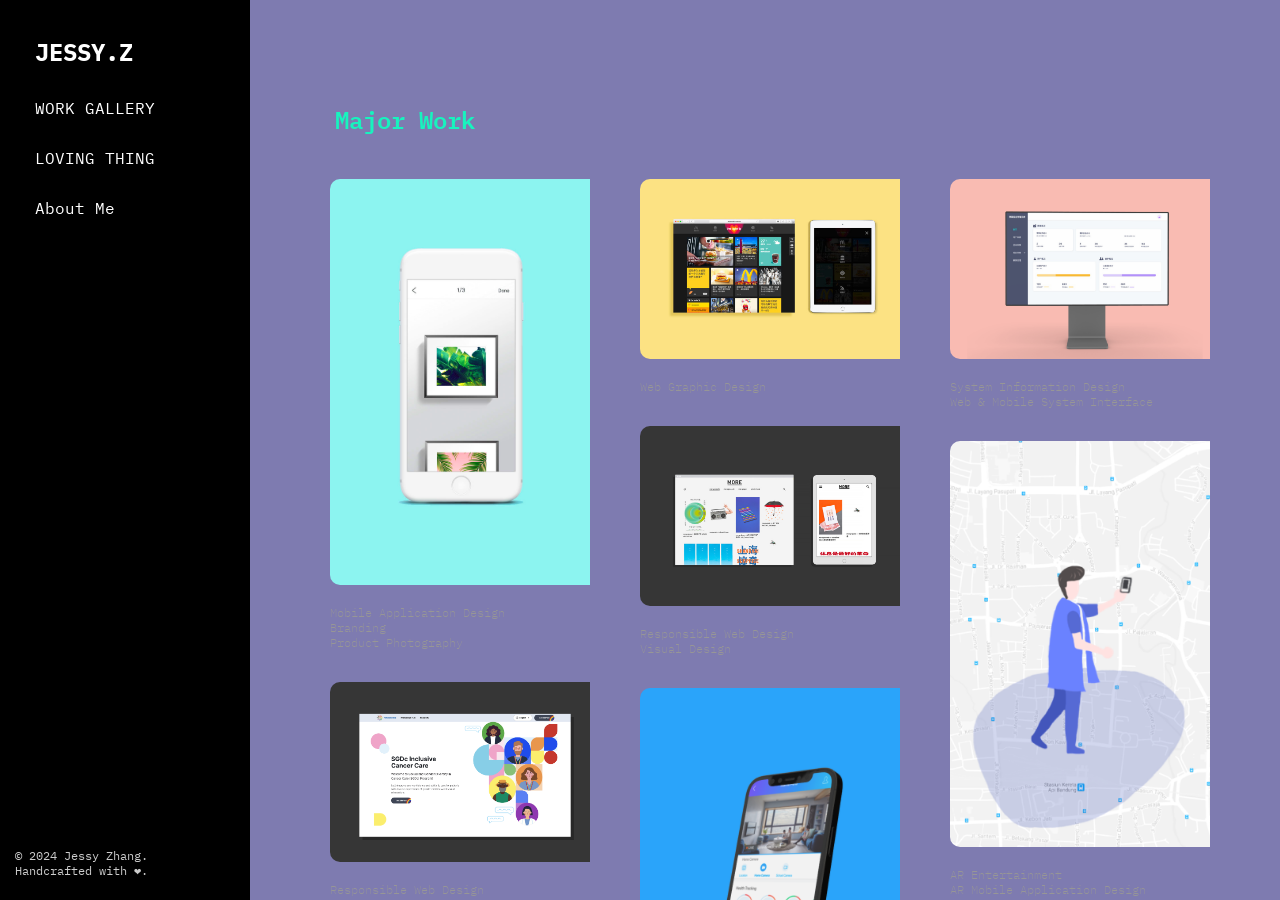
==== index.html @ a7b21d80 "photography work pop-up pages change layout change image display into slides" ====
<!DOCTYPE html>
<html lang="en">
<head>
    <meta charset="UTF-8">
    <meta name="viewport" content="width=device-width, initial-scale=1.0">
    <title>Jessy.Z Portfolio</title>
    <link rel="stylesheet" href="style.css">
    <link href="https://fonts.googleapis.com/css2?family=IBM+Plex+Mono:wght@400;700&display=swap" rel="stylesheet">
    <script src="script.js" defer></script>
</head>
<body>
    <div class="container">
        <div class="sidebar">
            <h1 class="brand-name">JESSY.Z</h1>
            <nav>
                <ul class="menu">
                    <li class="menu-item">
                        <a href="#" aria-haspopup="true">WORK GALLERY</a>
                        <ul class="submenu">
                            <li><a href="#">Major Work</a></li>
                            <li><a href="#">Featured Work</a></li>
                        </ul>
                    </li>
                    <li class="menu-item">
                        <a href="#" aria-haspopup="true">LOVING THING</a>
                        <ul class="submenu">
                            <li><a href="#">Photography</a></li>
                            <li><a href="#">Design</a></li>
                        </ul>
                    </li>
                    <li class="menu-item">
                        <a href="#" aria-haspopup="true">About Me</a>
                        <ul class="submenu">
                            <li><a href="#">Biography</a></li>
                            <li><a href="#">Resume</a></li>
                        </ul>
                    </li>
                </ul>
            </nav>
            <footer class="footer">
                <p>&copy; 2024 Jessy Zhang.<br>Handcrafted with ❤.</p>
            </footer>
        </div>
    <div class="main-content">
            <div class="h1">
                <h1>Major Work</h1>
            </div>
            <main class="waterfall-gallery">
                <div class="waterfall-item" data-project="seagull-studio">
                    <a href="#" class="project-link">
                        <figure>
                            <img src="tbn_major work/tbn_ss.png" alt="seagull studio">
                            <figcaption class="work-title">Seagull Studio</figcaption>
                        </figure>
                        <p class="description">Mobile Application Design<br>Branding<br>Product Photography</p>
                    </a>
                </div>
                <div class="waterfall-item" data-project="uhn-project">
                    <a href="#" class="project-link">
                        <figure>
                            <img src="tbn_major work/tbn_uhn.png" alt="uhn">
                            <figcaption class="work-title">UHN Project</figcaption>
                        </figure>
                        <p class="description">Responsible Web Design<br>Visual Design</p>
                    </a>
                </div>
                <div class="waterfall-item" data-project="wv-project">
                    <a href="#" class="project-link">
                        <figure>
                            <img src="tbn_major work/tbn_wv.png" alt="wv">
                            <figcaption class="work-title">WV Project</figcaption>
                        </figure>
                        <p class="description">AR & Voice Interface Design<br>Accessible Design</p>
                    </a>
                </div>
                <div class="waterfall-item" data-project="mcd-project">
                    <a href="#" class="project-link">
                        <figure>
                            <img src="tbn_major work/tbn_mcd.png" alt="mcd">
                            <figcaption class="work-title">MCD Project</figcaption>
                        </figure>
                        <p class="description">Web Graphic Design</p>
                    </a>
                </div>
                <div class="waterfall-item" data-project="more-studio">
                    <a href="#" class="project-link">
                        <figure>
                            <img src="tbn_major work/tbn_ms.png" alt="more studio">
                            <figcaption class="work-title">More Studio</figcaption>
                        </figure>
                        <p class="description">Responsible Web Design<br>Visual Design</p>
                    </a>
                </div>
                <div class="waterfall-item" data-project="kin-care">
                    <a href="#" class="project-link">
                        <figure>
                            <img src="tbn_major work/tbn_kc.png" alt="kin care">
                            <figcaption class="work-title">Kin Care</figcaption>
                        </figure>
                        <p class="description">Mobile Application Design<br>Accessible Design<br>Health Monitor Design </p>
                    </a>
                </div>
                <div class="waterfall-item" data-project="table-tennis">
                    <a href="#" class="project-link">
                        <figure>
                            <img src="tbn_major work/tbn_tt.png" alt="table tennis">
                            <figcaption class="work-title">Table Tennis</figcaption>
                        </figure>
                        <p class="description">System Information Design<br>Web & Mobile System Interface</p>
                    </a>
                </div>
                <div class="waterfall-item" data-project="lotes">
                    <a href="#" class="project-link">
                        <figure>
                            <img src="tbn_major work/tbn_l.png" alt="lotes">
                            <figcaption class="work-title">Lotes</figcaption>
                        </figure>
                        <p class="description">AR Entertainment<br>AR Mobile Application Design</p>
                    </a>
                </div>
            </main>
        </div>
    </div>

    <div id="popup-overlay" class="hidden">
        <div id="popup-content">
            <button id="close-popup" aria-label="Close popup">&times;</button>
            <div id="popup-text">
                <h2 id="popup-title"></h2>
                <section>
                    <h3>ABSTRACT</h3>
                    <p id="popup-abstract"></p>
                </section>
                <section>
                    <h3>TOOLKIT</h3>
                    <ul id="popup-toolkit"></ul>
                </section>
                <section>
                    <h3>ROLE</h3>
                    <p id="popup-role"></p>
                </section>
                <section>
                    <h3>KEYWORDS</h3>
                    <ul id="popup-keywords"></ul>
                </section>
            </div>
            <div id="popup-images" class="waterfall-gallery"></div>
        </div>
    </div>
</body>
</html>
---- style.css ----
body, html {
    margin: 0;
    padding: 0;
    height: 100%;
}

.container {
    display: flex;
    height: 100%;
}

.sidebar {
    width: 250px;
    height: 100%;
    position: fixed;
    left: 0;
    top: 0;
    overflow-y: auto;
    background: #000000;
    color: #fff;
    padding: 20px 15px;
    box-sizing: border-box;
    font-family: 'IBM Plex Mono', monospace;
}

.brand-name {
    font-size: 24px;
    color: #ffffff;
    margin-bottom: 20px;
    text-align: left;
    margin-left: 20px;
}

.menu {
    list-style: none;
    padding: 0;
    margin: 0;
}

.menu-item {
    margin-bottom: 10px;
}

.menu-item > a {
    color: white;
    text-decoration: none;
    display: block;
    padding: 10px 20px;
    transition: color 0.3s;
    text-align: left;
}

.menu-item > a:hover,
.menu-item > a:focus {
    color: #18F3BE;
}

.submenu {
    display: none;
    list-style-type: none;
    padding: 0;
    margin-left: 10px;
}

.menu-item:hover .submenu {
    display: block;
}

.submenu li a {
    color: #ccc;
    padding: 5px 15px;
    display: block;
    text-decoration: none;
}

.submenu li a:hover {
    background: #555;
}

.footer {
    position: absolute;
    bottom: 10px;
    width: 90%;
    text-align: left;
    font-size: 12px;
    color: #ccc;
}

.content-image, img {
    max-width: 100%;
    height: auto;
    display: block;
    margin: 10px;
    border-radius: 0px;
}

.main-content {
    margin-left: 250px;
    width: calc(100% - 250px);
    padding: 20px;
    box-sizing: border-box;
    background-color: #7e7bb0;
    background-attachment: fixed;
    min-height: 100vh;
    overflow-y: auto;
}

.main-content h1 {
    color: #18F3BE;
    font-family: 'IBM Plex Mono', monospace;
    font-weight: 600;
    font-size: 24px;
    margin-top: 80px;
    margin-left: 5%;
    padding-left: 15px;
}

.waterfall-gallery {
    column-count: 3;
    column-gap: 40px;
    padding: 15px;
    width: 90%;
    margin: 0 auto;
}

.waterfall-item {
    break-inside: avoid;
    margin-bottom: 10px;
    display: flex;
    flex-direction: column;
    cursor: pointer;
}

.waterfall-item figure {
    margin: 0;
    padding: 0;
    position: relative;
    overflow: hidden;
    border-radius: 10px;
}

.waterfall-item img {
    width: 100%;
    height: auto;
    display: block;
    transition: transform 0.3s ease;
    border-radius: 10px;
}

.waterfall-item figure:hover img {
    transform: scale(1.1);
}

.waterfall-item .work-title {
    position: absolute;
    top: 0;
    left: 0;
    width: 100%;
    height: 100%;
    background-color: rgba(0, 0, 0, 0.7);
    color: white;
    display: flex;
    justify-content: center;
    align-items: center;
    opacity: 0;
    transition: opacity 0.3s ease;
    font-family: 'IBM Plex Mono', monospace;
    font-weight: 600;
    font-size: 16px;
}

.waterfall-item figure:hover .work-title {
    opacity: 1;
}

.waterfall-item .description {
    display: block;
    margin-top: 10px;
    margin-left: 10px;
    text-align: left;
    color: rgb(151, 150, 150);
    font-size: 12px;
    font-family: 'IBM Plex Mono', monospace;
    font-weight: 200;
}

@media (max-width: 1024px) {
    .waterfall-gallery {
        column-count: 3;
    }
}

@media (max-width: 768px) {
    .waterfall-gallery {
        column-count: 2;
    }
}

@media (max-width: 480px) {
    .waterfall-gallery {
        column-count: 1;
    }
}

.hidden {
    display: none !important;
}

#popup-overlay {
    position: fixed;
    top: 0;
    left: 0;
    width: 100%;
    height: 100%;
    background-color: rgba(0, 0, 0, 0.7);
    display: flex;
    justify-content: center;
    align-items: flex-start; /* Change this line from 'center' to 'flex-start' */
    z-index: 1000;
}

#popup-content {
    background-color: white;
    padding: 20px;
    border-radius: 5px;
    max-width: 1400px;
    width: 90%;
    max-height: 90vh;
    overflow-y: auto;
    font-family: 'IBM Plex Mono', monospace;
    position: relative;
    margin-top: 5vh; /* Added this line */
}

#popup-title {
    color: #000000;
    font-size: 40px;
    margin-bottom: 20px;
    font-weight: bold;
    margin-left: 40px;
}

.popup-header {
    display: flex;
    flex-direction: row;
    margin-bottom: 20px;
}

.popup-main-image {
    flex: 0 0 50%;
    margin-right: 20px;
}

.popup-main-image img {
    width: 100%;
    height: auto;
    display: block;
}

.popup-info {
    flex: 1;
}

#popup-text {
    margin-bottom: 30px;
}

#popup-text section {
    margin-bottom: 15px;
    font-size: 12px;
}

#popup-text h3 {
    font-size: 16px;
    margin-bottom: 5px;
    font-weight: 600;
}

#popup-toolkit, #popup-keywords {
    padding-left: 20px;
}

#popup-slideshow {
    position: relative;
    max-width: 100%;
    margin: 20px auto;
}

#slideshow-container {
    width: 100%;
    height: 400px; /* Adjust as needed */
    overflow: hidden;
}

.slide {
    width: 100%;
    height: 100%;
    object-fit: contain;
}

#prev-slide, #next-slide {
    position: absolute;
    top: 50%;
    transform: translateY(-50%);
    background-color: rgba(0, 0, 0, 0.5);
    color: white;
    border: none;
    padding: 10px;
    cursor: pointer;
}

#prev-slide {
    left: 10px;
}

#next-slide {
    right: 10px;
}

@media (max-width: 600px) {
    #popup-content {
        padding: 15px;
    }
    
    #popup-title {
        font-size: 24px;
        margin-bottom: 10px;
    }
    
    #popup-text h3 {
        font-size: 16px;
    }
}

.project-link {
    display: block;
    text-decoration: none;
    color: inherit;
}

.popup-header {
    display: flex;
    margin-bottom: 20px;
}

.popup-main-image {
    flex: 0 0 50%;
    margin-right: 20px;
}

.popup-main-image img {
    width: 100%;
    height: auto;
}

.popup-info {
    flex: 1;
}
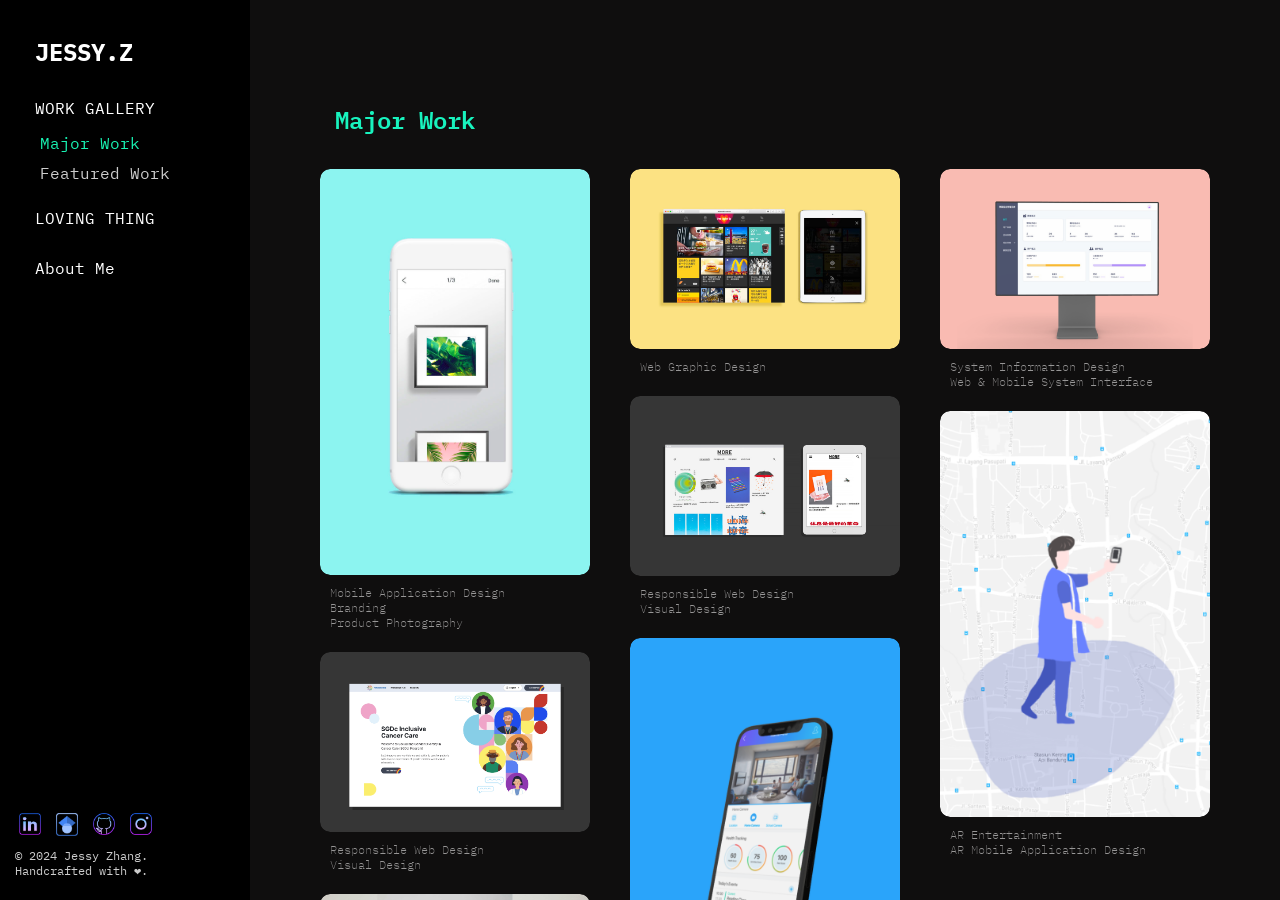
==== commit 68085945: "fix sidebars" ====
--- a/index.html
+++ b/index.html
@@ -14,31 +14,54 @@
             <h1 class="brand-name">JESSY.Z</h1>
             <nav>
                 <ul class="menu">
-                    <li class="menu-item">
+                    <li class="menu-item active">
                         <a href="#" aria-haspopup="true">WORK GALLERY</a>
                         <ul class="submenu">
-                            <li><a href="#">Major Work</a></li>
-                            <li><a href="#">Featured Work</a></li>
+                            <li><a class="active"  href="/">Major Work</a></li>
+                            <li><a href="/featured">Featured Work</a></li>
                         </ul>
                     </li>
                     <li class="menu-item">
                         <a href="#" aria-haspopup="true">LOVING THING</a>
                         <ul class="submenu">
-                            <li><a href="#">Photography</a></li>
-                            <li><a href="#">Design</a></li>
+                            <li><a href="/photo.html">Photography</a></li>
+                            <li><a href="/maker">Maker Project</a></li>
                         </ul>
                     </li>
                     <li class="menu-item">
                         <a href="#" aria-haspopup="true">About Me</a>
                         <ul class="submenu">
-                            <li><a href="#">Biography</a></li>
-                            <li><a href="#">Resume</a></li>
+                            <li><a href="/bio">Biography</a></li>
+                            <li><a href="">Resume</a></li>
                         </ul>
                     </li>
                 </ul>
             </nav>
+
             <footer class="footer">
-                <p>&copy; 2024 Jessy Zhang.<br>Handcrafted with ❤.</p>
+                <ul class="social-icons">
+                    <li>
+                            <a href="https://www.linkedin.com/in/jessy-zhang-3948897b/" target="_blank" rel="noopener noreferrer">
+                                <img src="socialmedia1.png" alt="LinkedIn" class="social-icon">
+                            </a>
+                        </li>
+                        <li>
+                            <a href="https://scholar.google.com/citations?user=J-7ZqgkAAAAJ&hl=en" target="_blank" rel="noopener noreferrer">
+                                <img src="socialmedia2.png" alt="Google Scholar" class="social-icon">
+                            </a>
+                        </li>
+                        <li>
+                            <a href="https://www.instagram.com/jessyzhang_art/" target="_blank" rel="noopener noreferrer">
+                                <img src="socialmedia3.png" alt="GitHub" class="social-icon">
+                            </a>
+                        </li>
+                        <li>
+                            <a href="" target="_blank" rel="noopener noreferrer">
+                                <img src="socialmedia4.png" alt="Instagram" class="social-icon">
+                            </a>
+                        </li>
+                    </ul>
+                    <p>&copy; 2024 Jessy Zhang.<br>Handcrafted with ❤.</p>
             </footer>
         </div>
     <div class="main-content">
--- a/style.css
+++ b/style.css
@@ -15,7 +15,6 @@
     position: fixed;
     left: 0;
     top: 0;
-    overflow-y: auto;
     background: #000000;
     color: #fff;
     padding: 20px 15px;
@@ -39,7 +38,7 @@
 
 .menu-item {
     margin-bottom: 10px;
-}
+} 
 
 .menu-item > a {
     color: white;
@@ -62,7 +61,11 @@
     margin-left: 10px;
 }
 
-.menu-item:hover .submenu {
+.submenu .active{
+    color: #18f3b3; 
+}
+
+.menu-item.active .submenu, .menu-item:hover .submenu {
     display: block;
 }
 
@@ -90,8 +93,14 @@
     max-width: 100%;
     height: auto;
     display: block;
-    margin: 10px;
+    /*margin: 10px;*/
     border-radius: 0px;
+}
+
+.landingpage-img {
+    width: 70%;
+    margin-left: 30px;
+    height: auto;
 }
 
 .main-content {
@@ -99,7 +108,7 @@
     width: calc(100% - 250px);
     padding: 20px;
     box-sizing: border-box;
-    background-color: #7e7bb0;
+    background-color: #0F0E0E;
     background-attachment: fixed;
     min-height: 100vh;
     overflow-y: auto;
@@ -136,6 +145,7 @@
     padding: 0;
     position: relative;
     overflow: hidden;
+    align-items: center;
     border-radius: 10px;
 }
 
@@ -232,23 +242,39 @@
     margin-top: 5vh; /* Added this line */
 }
 
+
 #popup-title {
     color: #000000;
     font-size: 40px;
     margin-bottom: 20px;
     font-weight: bold;
-    margin-left: 40px;
+    margin:20px;
+    margin-left:0;
 }
 
 .popup-header {
     display: flex;
     flex-direction: row;
     margin-bottom: 20px;
-}
+    padding-left: 40px;;
+    padding-right: 40px;;
+}
+
+.popup-header.photography{
+    display: flex;
+    flex-direction: column;
+    margin-bottom: 20px;
+}
+
+.popup-header.photography img{
+    border-radius: 4px;
+}
+
 
 .popup-main-image {
     flex: 0 0 50%;
     margin-right: 20px;
+    margin: 20px;
 }
 
 .popup-main-image img {
@@ -280,41 +306,20 @@
     padding-left: 20px;
 }
 
-#popup-slideshow {
-    position: relative;
-    max-width: 100%;
-    margin: 20px auto;
-}
-
-#slideshow-container {
-    width: 100%;
-    height: 400px; /* Adjust as needed */
-    overflow: hidden;
-}
-
-.slide {
-    width: 100%;
-    height: 100%;
-    object-fit: contain;
-}
-
-#prev-slide, #next-slide {
-    position: absolute;
-    top: 50%;
-    transform: translateY(-50%);
-    background-color: rgba(0, 0, 0, 0.5);
-    color: white;
-    border: none;
-    padding: 10px;
-    cursor: pointer;
-}
-
-#prev-slide {
-    left: 10px;
-}
-
-#next-slide {
-    right: 10px;
+#popup-images {
+    display: flex;
+    flex-direction: column;
+    clear: both;
+}
+
+#popup-images .popup-image-container {
+    width: 100%;
+    margin-bottom: 20px;
+}
+
+#popup-images .popup-image-container img {
+    width: 100%;
+    height: auto;
 }
 
 @media (max-width: 600px) {
@@ -355,4 +360,120 @@
 
 .popup-info {
     flex: 1;
-}+}
+
+.bio-text {
+    font-family: 'IBM Plex Mono', monospace;
+    line-height: 1.8;
+    color: #ffffff;
+    max-width: 900px;
+    padding-left: 15px;
+    padding-right: 15px;
+    text-align: justify;
+    font-size: 12px;
+    margin-left: 50px;
+}
+
+.social-icons {
+    list-style: none;
+    padding: 0;
+    margin: 0;
+    display: flex;
+    gap: 15px; /* Adjust the space between icons as needed */
+margin-left: 4px;
+margin-bottom: 10px;
+}
+
+.social-icons li {
+    display: inline-block;
+}
+
+.social-icon {
+    width: 22px;
+   
+}
+
+body, h1, h2, h3, p, ul, li {
+    font-family: 'IBM Plex Mono', monospace;
+    /* color: #ffffff; */
+    align-items: left;
+    
+}
+
+.publications h3 {
+    font-weight: 500; /* Make publication titles bold */
+    font-size: 12px;
+    margin-left: 30px;
+}
+
+.publications p {
+    font-size: 12px;
+    font-weight: 400; /* Keep publication details in regular weight */
+    color: #555;
+    margin-left: 30px;
+}
+
+.about-me-text {
+    font-size: 12px; /* Adjust this value as needed */
+}
+
+.left-align {
+    text-align: left;
+}
+
+.bio-section {
+    margin-left: 5%;
+    margin-right: 5%;
+}
+
+.bio-title {
+    color: #ffffff;
+    font-family: 'IBM Plex Mono', monospace;
+    font-weight: 800;
+    font-size: 24px;
+    margin-top: 80px;
+    padding-left: 15px;
+    margin-left: 50px;
+    font-size: 15px;
+}
+
+.greeting-bio {
+    display: flex;
+    align-items: flex-start;
+    margin-left: 50px;
+}
+
+.greeting-image {
+    flex: 0 0 auto;
+    margin-right: 20px;
+    width: 80%;
+    margin-top: 50px;
+    margin-left: 50px;
+   
+}
+
+.bio-section {
+    flex: 1 1 auto;
+}
+
+.publications ul,
+.publications ol {
+    list-style-type: none !important;
+    padding-left: 0 !important;
+    margin-left: 30px;
+}
+
+.publications li {
+    list-style-type: none !important;
+    margin-bottom: 24px;
+}
+
+.publications li::before {
+    content: none !important;
+}
+
+/* If you want to keep the h3 styling */
+.publications h3 {
+    margin-bottom: 5px; /* Adjust as needed */
+}
+
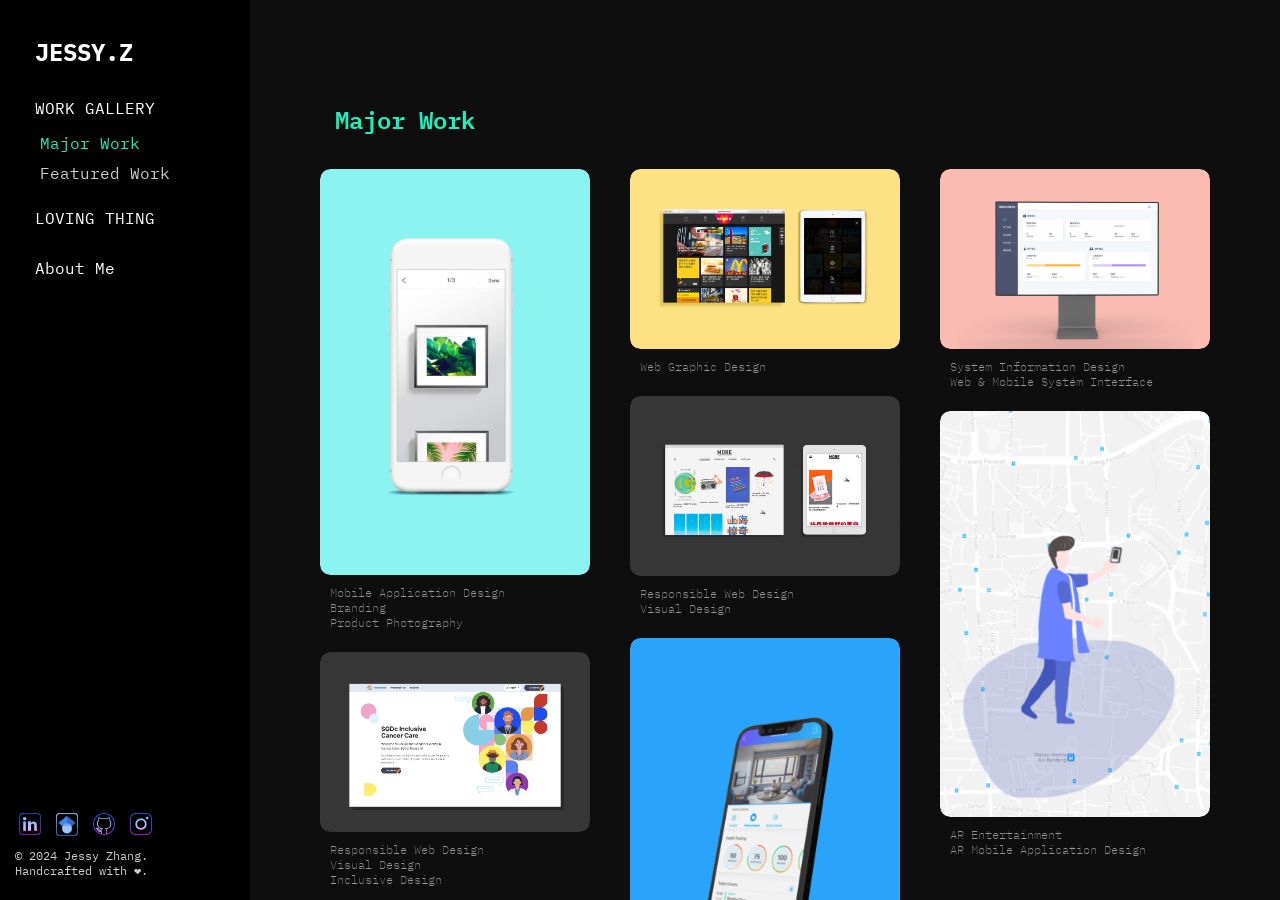
==== commit e44075ca: "UI improvement" ====
--- a/index.html
+++ b/index.html
@@ -82,9 +82,9 @@
                     <a href="#" class="project-link">
                         <figure>
                             <img src="tbn_major work/tbn_uhn.png" alt="uhn">
-                            <figcaption class="work-title">UHN Project</figcaption>
+                            <figcaption class="work-title">SGDc Inclusive Cancer Care</figcaption>
                         </figure>
-                        <p class="description">Responsible Web Design<br>Visual Design</p>
+                        <p class="description">Responsible Web Design<br>Visual Design<br>Inclusive Design</p>
                     </a>
                 </div>
                 <div class="waterfall-item" data-project="wv-project">
@@ -156,7 +156,7 @@
                 </section>
                 <section>
                     <h3>TOOLKIT</h3>
-                    <ul id="popup-toolkit"></ul>
+                    <ul id="popup-toolkit" style="list-style-type: none; padding-left: 0;"></ul>
                 </section>
                 <section>
                     <h3>ROLE</h3>
@@ -164,7 +164,7 @@
                 </section>
                 <section>
                     <h3>KEYWORDS</h3>
-                    <ul id="popup-keywords"></ul>
+                    <ul id="popup-keywords" style="list-style-type: none; padding-left: 0;"></ul>
                 </section>
             </div>
             <div id="popup-images" class="waterfall-gallery"></div>
--- a/style.css
+++ b/style.css
@@ -242,12 +242,19 @@
     margin-top: 5vh; /* Added this line */
 }
 
+#popup-abstract {
+    font-size: 12px;
+}
+
+#popup-text {
+    margin-bottom: 10px;
+}
 
 #popup-title {
     color: #000000;
-    font-size: 40px;
+    font-size: 20px;
     margin-bottom: 20px;
-    font-weight: bold;
+    font-weight: 600;
     margin:20px;
     margin-left:0;
 }
@@ -270,7 +277,6 @@
     border-radius: 4px;
 }
 
-
 .popup-main-image {
     flex: 0 0 50%;
     margin-right: 20px;
@@ -292,12 +298,12 @@
 }
 
 #popup-text section {
-    margin-bottom: 15px;
+    margin-bottom: 10px;
     font-size: 12px;
 }
 
 #popup-text h3 {
-    font-size: 16px;
+    font-size: 12px;
     margin-bottom: 5px;
     font-weight: 600;
 }
@@ -309,17 +315,19 @@
 #popup-images {
     display: flex;
     flex-direction: column;
-    clear: both;
+    align-items: center;
 }
 
 #popup-images .popup-image-container {
     width: 100%;
-    margin-bottom: 20px;
+    margin-bottom: 10px;
 }
 
 #popup-images .popup-image-container img {
     width: 100%;
     height: auto;
+    display: block;
+    margin: 0 auto;
 }
 
 @media (max-width: 600px) {
@@ -477,3 +485,66 @@
     margin-bottom: 5px; /* Adjust as needed */
 }
 
+#popup-toolkit {
+    list-style: none;
+    padding: 0;
+    margin: 0;
+    display: inline;
+    font-size: 12px;
+}
+
+#popup-toolkit li {
+    display: inline;
+}
+
+#popup-toolkit li:not(:last-child)::after {
+    content: ", ";
+}
+
+#popup-keywords {
+    list-style: none;
+    padding: 0;
+    margin: 0;
+    display: inline;
+    font-size: 12px;
+    margin-top: -2px;
+}
+
+#popup-keywords li {
+    display: inline;
+}
+
+#popup-keywords li:not(:last-child)::after {
+    content: ", ";
+}
+
+#popup-content h3 {
+    font-size: 14px;
+    margin-bottom: -2px; /* Adjust this value as needed */
+}
+
+#popup-role {
+    font-size: 12px;
+    margin-top: -2px;
+}
+
+#popup-intro {
+    font-size: 14px; /* Adjust this value as needed */
+    margin-top: 4px;
+}
+
+/* Change font size for intro text in photography popups */
+.popup-header.photography #popup-intro {
+    font-size: 14px; /* Adjust this value as needed */
+    margin-top: -10px; /* Reduces space above the intro */
+    margin-bottom: 15px;
+    width: 90%;
+}
+
+/* Change font size for keywords in photography popups */
+.popup-header.photography #popup-keywords,
+.popup-header.photography #popup-keywords li {
+    font-size: 14px; /* Adjust this value as needed */
+    margin-top: 4px; /* Reduces space above the intro */
+   
+}
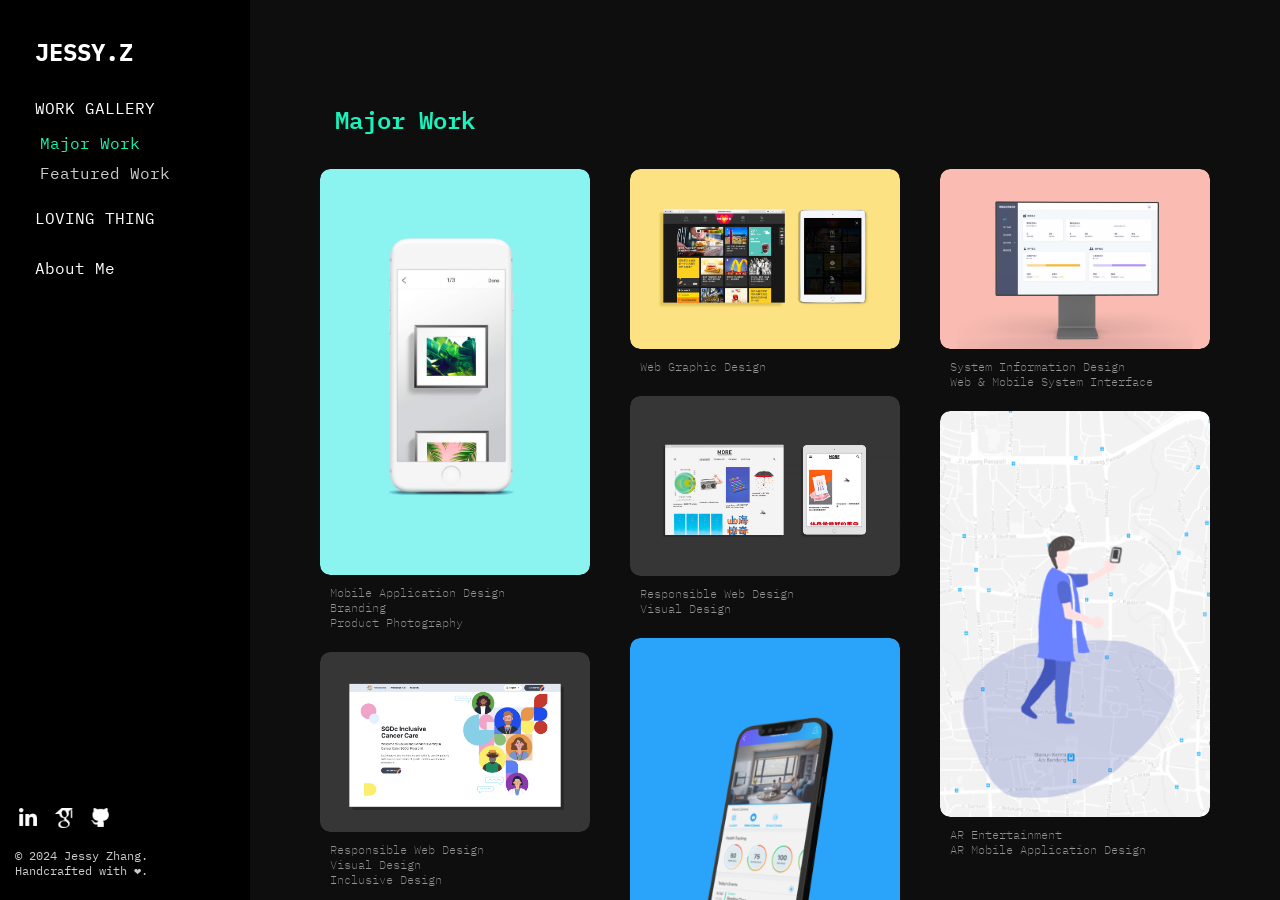
==== commit 3ebc41ce: "update bio.html UI image and text layout changed" ====
--- a/index.html
+++ b/index.html
@@ -18,51 +18,45 @@
                         <a href="#" aria-haspopup="true">WORK GALLERY</a>
                         <ul class="submenu">
                             <li><a class="active"  href="/">Major Work</a></li>
-                            <li><a href="/featured">Featured Work</a></li>
+                            <li><a href="/featured.html">Featured Work</a></li>
                         </ul>
                     </li>
                     <li class="menu-item">
                         <a href="#" aria-haspopup="true">LOVING THING</a>
                         <ul class="submenu">
+                            <li><a href="/maker.html">Maker Project</a></li>
                             <li><a href="/photo.html">Photography</a></li>
-                            <li><a href="/maker">Maker Project</a></li>
                         </ul>
                     </li>
                     <li class="menu-item">
                         <a href="#" aria-haspopup="true">About Me</a>
                         <ul class="submenu">
-                            <li><a href="/bio">Biography</a></li>
+                            <li><a href="/bio.html">Biography</a></li>
                             <li><a href="">Resume</a></li>
                         </ul>
                     </li>
                 </ul>
-            </nav>
 
-            <footer class="footer">
-                <ul class="social-icons">
-                    <li>
+                <footer class="footer">
+                    <ul class="social-icons">
+                        <li>
                             <a href="https://www.linkedin.com/in/jessy-zhang-3948897b/" target="_blank" rel="noopener noreferrer">
-                                <img src="socialmedia1.png" alt="LinkedIn" class="social-icon">
-                            </a>
-                        </li>
-                        <li>
-                            <a href="https://scholar.google.com/citations?user=J-7ZqgkAAAAJ&hl=en" target="_blank" rel="noopener noreferrer">
-                                <img src="socialmedia2.png" alt="Google Scholar" class="social-icon">
-                            </a>
-                        </li>
-                        <li>
-                            <a href="https://www.instagram.com/jessyzhang_art/" target="_blank" rel="noopener noreferrer">
-                                <img src="socialmedia3.png" alt="GitHub" class="social-icon">
-                            </a>
-                        </li>
-                        <li>
-                            <a href="" target="_blank" rel="noopener noreferrer">
-                                <img src="socialmedia4.png" alt="Instagram" class="social-icon">
-                            </a>
-                        </li>
-                    </ul>
-                    <p>&copy; 2024 Jessy Zhang.<br>Handcrafted with ❤.</p>
-            </footer>
+                                    <img src="linkedin.png" alt="LinkedIn" class="social-icon">
+                                </a>
+                            </li>
+                            <li>
+                                <a href="https://scholar.google.com/citations?user=J-7ZqgkAAAAJ&hl=en" target="_blank" rel="noopener noreferrer">
+                                    <img src="googlescholar.png" alt="Google Scholar" class="social-icon">
+                                </a>
+                            </li>
+                            <li>
+                                <a href="https://www.instagram.com/jessyzhang_art/" target="_blank" rel="noopener noreferrer">
+                                    <img src="github.png" alt="GitHub" class="social-icon">
+                                </a>
+                            </li>
+                        </ul>
+                        <p>&copy; 2024 Jessy Zhang.<br>Handcrafted with ❤.</p>
+                </footer>
         </div>
     <div class="main-content">
             <div class="h1">
--- a/style.css
+++ b/style.css
@@ -112,6 +112,7 @@
     background-attachment: fixed;
     min-height: 100vh;
     overflow-y: auto;
+    position: relative;
 }
 
 .main-content h1 {
@@ -385,11 +386,11 @@
 .social-icons {
     list-style: none;
     padding: 0;
-    margin: 0;
-    display: flex;
-    gap: 15px; /* Adjust the space between icons as needed */
-margin-left: 4px;
-margin-bottom: 10px;
+    margin-top: 10px;
+    display: flex;
+    gap: 18px; /* Adjust the space between icons as needed */
+    margin-left: 4px;
+    margin-bottom: 20px;
 }
 
 .social-icons li {
@@ -397,7 +398,7 @@
 }
 
 .social-icon {
-    width: 22px;
+    width: 18px;
    
 }
 
@@ -448,41 +449,309 @@
 .greeting-bio {
     display: flex;
     align-items: flex-start;
-    margin-left: 50px;
+    gap: 10px; /* Reduced from 20px to 10px */
 }
 
 .greeting-image {
     flex: 0 0 auto;
+    width: 40%; /* Adjust this value as needed */
+}
+
+.greeting-image img {
+    width: 100%;
+    height: auto;
+    object-fit: cover;
+}
+
+.bio-section {
+    flex: 1;
+    padding-left: 10px; /* Added padding to fine-tune spacing */
+}
+
+.bio-title {
+    margin-top: 0;
+    margin-bottom: 10px; /* Reduced margin to bring content closer */
+}
+
+.bio-text {
+    margin-top: 0;
+    margin-bottom: 15px;
+}
+
+.publications {
+    margin-top: 15px;
+}
+
+.hidden {
+    display: none !important;
+}
+
+#popup-overlay {
+    position: fixed;
+    top: 0;
+    left: 0;
+    width: 100%;
+    height: 100%;
+    background-color: rgba(0, 0, 0, 0.7);
+    display: flex;
+    justify-content: center;
+    align-items: flex-start; /* Change this line from 'center' to 'flex-start' */
+    z-index: 1000;
+}
+
+#popup-content {
+    background-color: white;
+    padding: 20px;
+    border-radius: 5px;
+    max-width: 1400px;
+    width: 90%;
+    max-height: 90vh;
+    overflow-y: auto;
+    font-family: 'IBM Plex Mono', monospace;
+    position: relative;
+    margin-top: 5vh; /* Added this line */
+}
+
+#popup-abstract {
+    font-size: 12px;
+}
+
+#popup-text {
+    margin-bottom: 10px;
+}
+
+#popup-title {
+    color: #000000;
+    font-size: 20px;
+    margin-bottom: 20px;
+    font-weight: 600;
+    margin:20px;
+    margin-left:0;
+}
+
+.popup-header {
+    display: flex;
+    flex-direction: row;
+    margin-bottom: 20px;
+    padding-left: 40px;;
+    padding-right: 40px;;
+}
+
+.popup-header.photography{
+    display: flex;
+    flex-direction: column;
+    margin-bottom: 20px;
+}
+
+.popup-header.photography img{
+    border-radius: 4px;
+}
+
+.popup-main-image {
+    flex: 0 0 50%;
     margin-right: 20px;
-    width: 80%;
-    margin-top: 50px;
+    margin: 20px;
+}
+
+.popup-main-image img {
+    width: 100%;
+    height: auto;
+    display: block;
+}
+
+.popup-info {
+    flex: 1;
+}
+
+#popup-text {
+    margin-bottom: 30px;
+}
+
+#popup-text section {
+    margin-bottom: 10px;
+    font-size: 12px;
+}
+
+#popup-text h3 {
+    font-size: 12px;
+    margin-bottom: 5px;
+    font-weight: 600;
+}
+
+#popup-toolkit, #popup-keywords {
+    padding-left: 20px;
+}
+
+#popup-images {
+    display: flex;
+    flex-direction: column;
+    align-items: center;
+}
+
+#popup-images .popup-image-container {
+    width: 100%;
+    margin-bottom: 10px;
+}
+
+#popup-images .popup-image-container img {
+    width: 100%;
+    height: auto;
+    display: block;
+    margin: 0 auto;
+}
+
+@media (max-width: 600px) {
+    #popup-content {
+        padding: 15px;
+    }
+    
+    #popup-title {
+        font-size: 24px;
+        margin-bottom: 10px;
+    }
+    
+    #popup-text h3 {
+        font-size: 16px;
+    }
+}
+
+.project-link {
+    display: block;
+    text-decoration: none;
+    color: inherit;
+}
+
+.popup-header {
+    display: flex;
+    margin-bottom: 20px;
+}
+
+.popup-main-image {
+    flex: 0 0 50%;
+    margin-right: 20px;
+}
+
+.popup-main-image img {
+    width: 100%;
+    height: auto;
+}
+
+.popup-info {
+    flex: 1;
+}
+
+.bio-text {
+    font-family: 'IBM Plex Mono', monospace;
+    line-height: 1.8;
+    color: #ffffff;
+    max-width: 900px;
+    padding-left: 15px;
+    padding-right: 15px;
+    text-align: justify;
+    font-size: 12px;
     margin-left: 50px;
+}
+
+.social-icons {
+    list-style: none;
+    padding: 0;
+    margin-top: 10px;
+    display: flex;
+    gap: 18px; /* Adjust the space between icons as needed */
+    margin-left: 4px;
+    margin-bottom: 20px;
+}
+
+.social-icons li {
+    display: inline-block;
+}
+
+.social-icon {
+    width: 18px;
    
 }
 
+body, h1, h2, h3, p, ul, li {
+    font-family: 'IBM Plex Mono', monospace;
+    /* color: #ffffff; */
+    align-items: left;
+    
+}
+
+.publications h3 {
+    font-weight: 500; /* Make publication titles bold */
+    font-size: 12px;
+    margin-left: 30px;
+}
+
+.publications p {
+    font-size: 12px;
+    font-weight: 400; /* Keep publication details in regular weight */
+    color: #555;
+    margin-left: 30px;
+}
+
+.about-me-text {
+    font-size: 12px; /* Adjust this value as needed */
+}
+
+.left-align {
+    text-align: left;
+}
+
 .bio-section {
-    flex: 1 1 auto;
-}
-
-.publications ul,
-.publications ol {
-    list-style-type: none !important;
-    padding-left: 0 !important;
-    margin-left: 30px;
-}
-
-.publications li {
-    list-style-type: none !important;
-    margin-bottom: 24px;
-}
-
-.publications li::before {
-    content: none !important;
-}
-
-/* If you want to keep the h3 styling */
-.publications h3 {
-    margin-bottom: 5px; /* Adjust as needed */
+    margin-top: 40px;
+    margin-left:-300px;
+    margin-right: 5%;
+}
+
+.bio-title {
+    color: #ffffff;
+    font-family: 'IBM Plex Mono', monospace;
+    font-weight: 800;
+    font-size: 24px;
+    margin-top: 80px;
+    padding-left: 15px;
+    margin-left: 50px;
+    font-size: 15px;
+}
+
+.greeting-bio {
+    display: flex;
+    align-items: flex-start;
+    gap: 10px; /* Reduced from 20px to 10px */
+}
+
+.greeting-image {
+    flex: 0 0 auto;
+    width: 40%; /* Adjust this value as needed */
+}
+
+.greeting-image img {
+    margin-top: 40px;
+    margin-left: 40px;
+    width: 100%;
+    height: auto;
+    object-fit: cover;
+}
+
+.bio-section {
+    flex: 1;
+    padding-left: 10px; /* Added padding to fine-tune spacing */
+}
+
+.bio-title {
+    margin-top: 0;
+    margin-bottom: 10px; /* Reduced margin to bring content closer */
+}
+
+.bio-text {
+    margin-top: 0;
+    margin-bottom: 15px;
+}
+
+.publications {
+    margin-top: 15px;
 }
 
 #popup-toolkit {
@@ -526,6 +795,14 @@
 #popup-role {
     font-size: 12px;
     margin-top: -2px;
+}
+
+.landing-image {
+    width: 100%; /* Makes the image responsive */
+    max-width: 800px; /* Set a maximum width */
+    height: auto; /* Maintains aspect ratio */
+    margin-left: 100px;
+    margin-top: 50px;
 }
 
 #popup-intro {
@@ -547,4 +824,60 @@
     font-size: 14px; /* Adjust this value as needed */
     margin-top: 4px; /* Reduces space above the intro */
    
+}
+
+.publication-title {
+    color: #ffffff; /* You can change this color as needed */
+    font-size: 14px;
+}
+
+.publications .publication-details {
+    color: #bcbbbb; /* Light gray color */
+    font-size: 12px;
+}
+
+.greeting-image img {
+    width: 300px;
+    height: auto;
+}
+
+.greeting-bio {
+    display: flex;
+    flex-wrap: wrap;
+    align-items: flex-start;
+    gap: 20px;
+}
+
+.greeting-image {
+    flex: 0 0 auto;
+    width: 300px; /* Set a fixed width for the image */
+    max-width: 100%; /* Ensure it doesn't exceed the container width */
+}
+
+.greeting-image img {
+    width: 100%;
+    height: auto;
+    object-fit: cover;
+}
+
+.bio-section {
+    flex: 1;
+    min-width: 300px; /* Minimum width of the bio section */
+    margin-left: 10px;
+}
+
+@media (max-width: 768px) {
+    .greeting-bio {
+        flex-direction: column;
+    }
+
+    .greeting-image {
+        width: 100%;
+        max-width: 300px; /* Limit the image width on smaller screens */
+        margin: 0 auto; /* Center the image */
+    }
+
+    .bio-section {
+        width: 100%;
+    }
 }
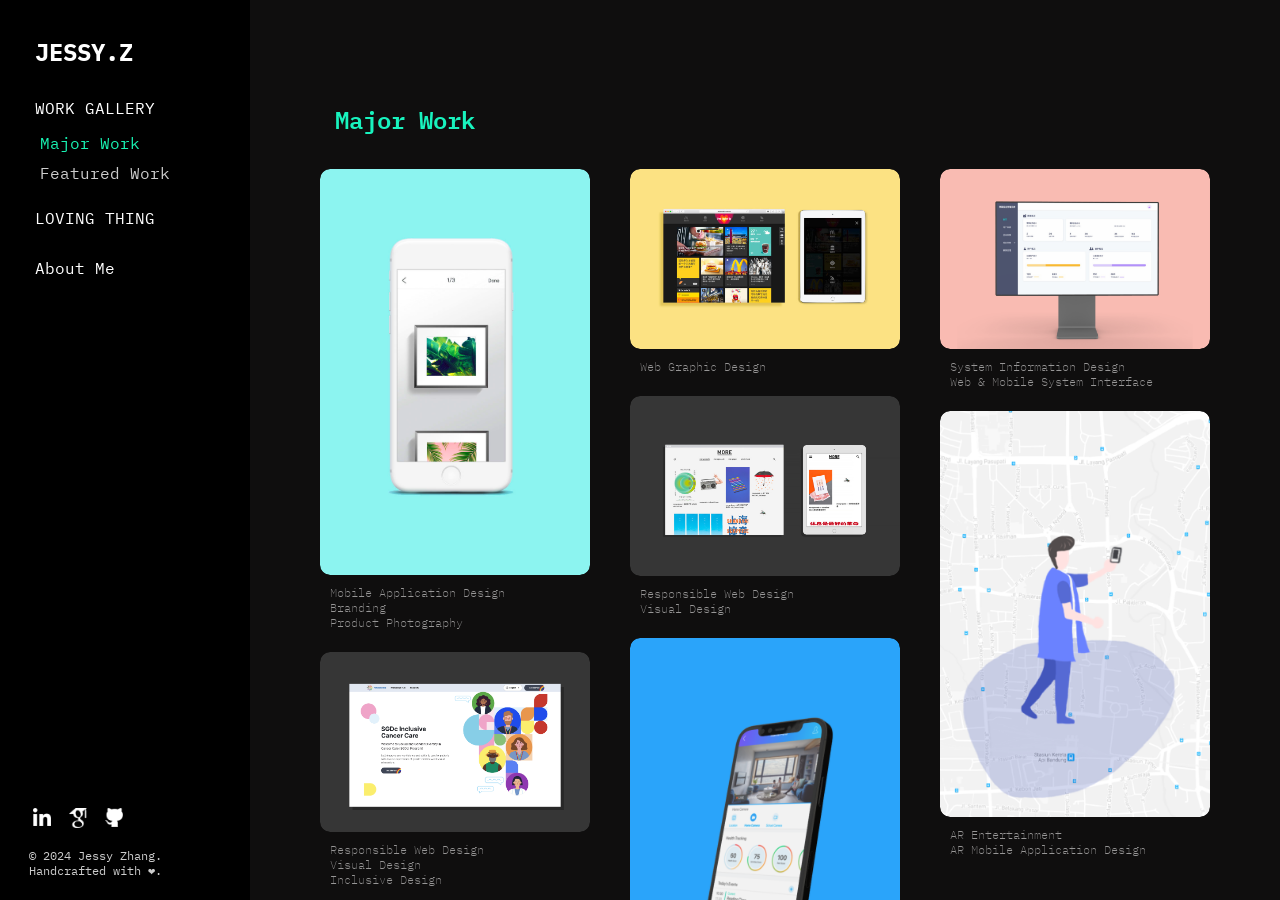
==== commit aeee457c: "update popup UI details" ====
--- a/index.html
+++ b/index.html
@@ -50,7 +50,7 @@
                                 </a>
                             </li>
                             <li>
-                                <a href="https://www.instagram.com/jessyzhang_art/" target="_blank" rel="noopener noreferrer">
+                                <a href="https://github.com/xinzhang-jessy" target="_blank" rel="noopener noreferrer">
                                     <img src="github.png" alt="GitHub" class="social-icon">
                                 </a>
                             </li>
@@ -162,6 +162,11 @@
                 </section>
             </div>
             <div id="popup-images" class="waterfall-gallery"></div>
+            <button id="close-popup-top">
+                <span class="inner">
+                    <span class="label">Close</span>
+                </span>
+            </button>
         </div>
     </div>
 </body>
--- a/style.css
+++ b/style.css
@@ -87,6 +87,7 @@
     text-align: left;
     font-size: 12px;
     color: #ccc;
+    margin-left: 14px;
 }
 
 .content-image, img {
@@ -230,6 +231,15 @@
     z-index: 1000;
 }
 
+#popup-overlay.hidden {
+    display: none;
+}
+
+#popup-overlay {
+    display: block;
+    /* other styles */
+}
+
 #popup-content {
     background-color: white;
     padding: 20px;
@@ -280,18 +290,21 @@
 
 .popup-main-image {
     flex: 0 0 50%;
-    margin-right: 20px;
-    margin: 20px;
+    margin: 20px 20px 20px 0; /* Adjusted margin */    
+    overflow: hidden;
+    position: relative; /* Add this line */
+    left: -60px; /* Add this line to move the container left */
 }
 
 .popup-main-image img {
-    width: 100%;
+    width: 140%;
     height: auto;
     display: block;
 }
 
 .popup-info {
     flex: 1;
+    padding-left: 0;
 }
 
 #popup-text {
@@ -300,12 +313,13 @@
 
 #popup-text section {
     margin-bottom: 10px;
-    font-size: 12px;
+    font-size: 14px;
+    font-weight: 400;
 }
 
 #popup-text h3 {
-    font-size: 12px;
-    margin-bottom: 5px;
+    font-size: 14px;
+    margin-bottom: 10px;
     font-weight: 600;
 }
 
@@ -352,24 +366,7 @@
     color: inherit;
 }
 
-.popup-header {
-    display: flex;
-    margin-bottom: 20px;
-}
-
-.popup-main-image {
-    flex: 0 0 50%;
-    margin-right: 20px;
-}
-
-.popup-main-image img {
-    width: 100%;
-    height: auto;
-}
-
-.popup-info {
-    flex: 1;
-}
+
 
 .bio-text {
     font-family: 'IBM Plex Mono', monospace;
@@ -389,7 +386,7 @@
     margin-top: 10px;
     display: flex;
     gap: 18px; /* Adjust the space between icons as needed */
-    margin-left: 4px;
+    margin-left: 20px;
     margin-bottom: 20px;
 }
 
@@ -532,7 +529,7 @@
 .popup-header {
     display: flex;
     flex-direction: row;
-    margin-bottom: 20px;
+    margin-bottom: 10px;
     padding-left: 40px;;
     padding-right: 40px;;
 }
@@ -540,7 +537,7 @@
 .popup-header.photography{
     display: flex;
     flex-direction: column;
-    margin-bottom: 20px;
+    margin-bottom: 10px;
 }
 
 .popup-header.photography img{
@@ -563,6 +560,20 @@
     flex: 1;
 }
 
+.popup-main-image {
+    flex: 0 0 50%;
+    margin-right: -20px;
+}
+
+.popup-main-image img {
+    width: 100%;
+    height: auto;
+}
+
+.popup-info {
+    flex: 1;
+}
+
 #popup-text {
     margin-bottom: 30px;
 }
@@ -623,22 +634,10 @@
 
 .popup-header {
     display: flex;
-    margin-bottom: 20px;
-}
-
-.popup-main-image {
-    flex: 0 0 50%;
-    margin-right: 20px;
-}
-
-.popup-main-image img {
-    width: 100%;
-    height: auto;
-}
-
-.popup-info {
-    flex: 1;
-}
+    margin-bottom: -10px;
+}
+
+
 
 .bio-text {
     font-family: 'IBM Plex Mono', monospace;
@@ -787,6 +786,74 @@
     content: ", ";
 }
 
+#popup-content #close-popup-top {
+    position: absolute;
+    top: 10px;
+    right: 10px;
+    width: 30px;
+    height: 30px;
+    background-color: transparent;
+    border: none;
+    cursor: pointer;
+    transition: all 0.3s;
+    padding: 0;
+    overflow: visible;
+}
+
+#popup-content #close-popup-top .inner {
+    display: block;
+    position: relative;
+    height: 100%;
+    display: flex;
+    align-items: center;
+    justify-content: center;
+}
+
+#popup-content #close-popup-top .inner::before,
+#popup-content #close-popup-top .inner::after {
+    content: "";
+    position: absolute;
+    height: 2px;
+    width: 30px;
+    background-color: #000000;
+    left: 50%;
+    transition: all 0.2s ease-out;
+}
+
+#popup-content #close-popup-top .inner::before {
+    top: 50%;
+    transform: translate(-50%, -50%) rotate(-45deg);
+}
+
+#popup-content #close-popup-top .inner::after {
+    top: 50%;
+    transform: translate(-50%, -50%) rotate(45deg);
+}
+
+#popup-content #close-popup-top .label {
+    position: absolute;
+    color: #000000;
+    opacity: 0;
+    transition: all 0.2s ease-out;
+    font-size: 12px;
+    white-space: nowrap;
+}
+
+#popup-content #close-popup-top:hover .inner::before,
+#popup-content #close-popup-top:focus .inner::before {
+    transform: translate(-50%, -8px) rotate(0);
+}
+
+#popup-content #close-popup-top:hover .inner::after,
+#popup-content #close-popup-top:focus .inner::after {
+    transform: translate(-50%, 8px) rotate(0);
+}
+
+#popup-content #close-popup-top:hover .label,
+#popup-content #close-popup-top:focus .label {
+    opacity: 1;
+}
+
 #popup-content h3 {
     font-size: 14px;
     margin-bottom: -2px; /* Adjust this value as needed */
@@ -795,6 +862,12 @@
 #popup-role {
     font-size: 12px;
     margin-top: -2px;
+}
+
+
+#popup-content {
+    position: relative; /* Ensure absolute positioning of child elements works */
+    /* ... other existing styles ... */
 }
 
 .landing-image {
@@ -880,4 +953,8 @@
     .bio-section {
         width: 100%;
     }
-}+}
+
+
+
+
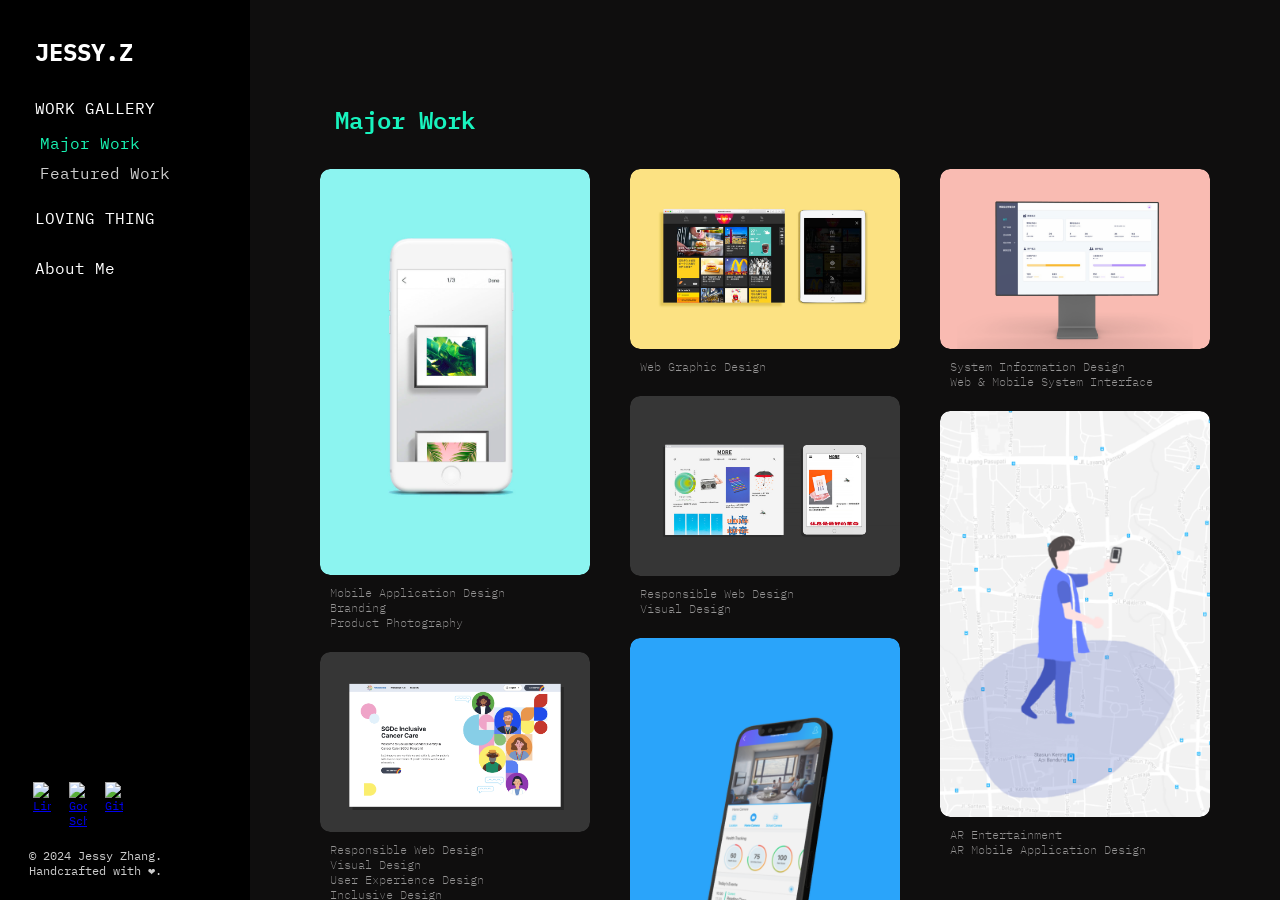
==== commit 039ce6ca: "detail page" ====
--- a/index.html
+++ b/index.html
@@ -32,7 +32,7 @@
                         <a href="#" aria-haspopup="true">About Me</a>
                         <ul class="submenu">
                             <li><a href="/bio.html">Biography</a></li>
-                            <li><a href="">Resume</a></li>
+                            <li><a href="resume_jessy_2024.pdf">Resume</a></li>
                         </ul>
                     </li>
                 </ul>
@@ -41,17 +41,17 @@
                     <ul class="social-icons">
                         <li>
                             <a href="https://www.linkedin.com/in/jessy-zhang-3948897b/" target="_blank" rel="noopener noreferrer">
-                                    <img src="linkedin.png" alt="LinkedIn" class="social-icon">
+                                    <img src="icon/linkedin.png" alt="LinkedIn" class="social-icon">
                                 </a>
                             </li>
                             <li>
                                 <a href="https://scholar.google.com/citations?user=J-7ZqgkAAAAJ&hl=en" target="_blank" rel="noopener noreferrer">
-                                    <img src="googlescholar.png" alt="Google Scholar" class="social-icon">
+                                    <img src="icon/googlescholar.png" alt="Google Scholar" class="social-icon">
                                 </a>
                             </li>
                             <li>
                                 <a href="https://github.com/xinzhang-jessy" target="_blank" rel="noopener noreferrer">
-                                    <img src="github.png" alt="GitHub" class="social-icon">
+                                    <img src="icon/github.png" alt="GitHub" class="social-icon">
                                 </a>
                             </li>
                         </ul>
@@ -76,9 +76,9 @@
                     <a href="#" class="project-link">
                         <figure>
                             <img src="tbn_major work/tbn_uhn.png" alt="uhn">
-                            <figcaption class="work-title">SGDc Inclusive Cancer Care</figcaption>
+                            <figcaption class="work-title">SGDc Cancer Care On-line Learning</figcaption>
                         </figure>
-                        <p class="description">Responsible Web Design<br>Visual Design<br>Inclusive Design</p>
+                        <p class="description">Responsible Web Design<br>Visual Design<br>User Experience Design<br>Inclusive Design</p>
                     </a>
                 </div>
                 <div class="waterfall-item" data-project="wv-project">
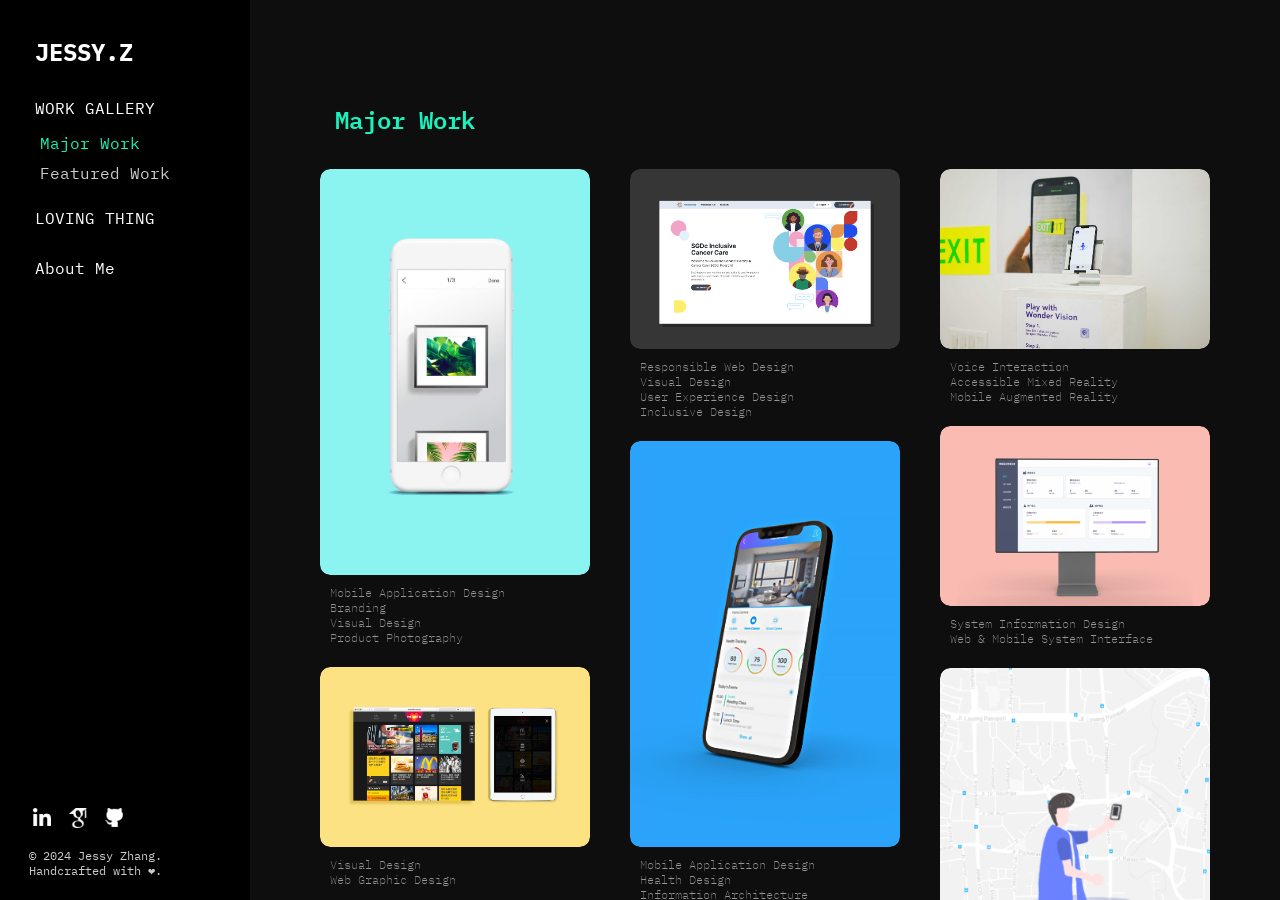
==== commit c7947a09: "final check update text and images" ====
--- a/index.html
+++ b/index.html
@@ -41,17 +41,17 @@
                     <ul class="social-icons">
                         <li>
                             <a href="https://www.linkedin.com/in/jessy-zhang-3948897b/" target="_blank" rel="noopener noreferrer">
-                                    <img src="icon/linkedin.png" alt="LinkedIn" class="social-icon">
+                                    <img src="icons/linkedin.png" alt="LinkedIn" class="social-icon">
                                 </a>
                             </li>
                             <li>
                                 <a href="https://scholar.google.com/citations?user=J-7ZqgkAAAAJ&hl=en" target="_blank" rel="noopener noreferrer">
-                                    <img src="icon/googlescholar.png" alt="Google Scholar" class="social-icon">
+                                    <img src="icons/googlescholar.png" alt="Google Scholar" class="social-icon">
                                 </a>
                             </li>
                             <li>
                                 <a href="https://github.com/xinzhang-jessy" target="_blank" rel="noopener noreferrer">
-                                    <img src="icon/github.png" alt="GitHub" class="social-icon">
+                                    <img src="icons/github.png" alt="GitHub" class="social-icon">
                                 </a>
                             </li>
                         </ul>
@@ -69,34 +69,16 @@
                             <img src="tbn_major work/tbn_ss.png" alt="seagull studio">
                             <figcaption class="work-title">Seagull Studio</figcaption>
                         </figure>
-                        <p class="description">Mobile Application Design<br>Branding<br>Product Photography</p>
-                    </a>
-                </div>
-                <div class="waterfall-item" data-project="uhn-project">
-                    <a href="#" class="project-link">
-                        <figure>
-                            <img src="tbn_major work/tbn_uhn.png" alt="uhn">
-                            <figcaption class="work-title">SGDc Cancer Care On-line Learning</figcaption>
-                        </figure>
-                        <p class="description">Responsible Web Design<br>Visual Design<br>User Experience Design<br>Inclusive Design</p>
-                    </a>
-                </div>
-                <div class="waterfall-item" data-project="wv-project">
-                    <a href="#" class="project-link">
-                        <figure>
-                            <img src="tbn_major work/tbn_wv.png" alt="wv">
-                            <figcaption class="work-title">WV Project</figcaption>
-                        </figure>
-                        <p class="description">AR & Voice Interface Design<br>Accessible Design</p>
+                        <p class="description">Mobile Application Design<br>Branding<br>Visual Design<br>Product Photography</p>
                     </a>
                 </div>
                 <div class="waterfall-item" data-project="mcd-project">
                     <a href="#" class="project-link">
                         <figure>
                             <img src="tbn_major work/tbn_mcd.png" alt="mcd">
-                            <figcaption class="work-title">MCD Project</figcaption>
+                            <figcaption class="work-title">Weather Iconic for MCD Website of China</figcaption>
                         </figure>
-                        <p class="description">Web Graphic Design</p>
+                        <p class="description">Visual Design<br>Web Graphic Design</p>
                     </a>
                 </div>
                 <div class="waterfall-item" data-project="more-studio">
@@ -108,20 +90,38 @@
                         <p class="description">Responsible Web Design<br>Visual Design</p>
                     </a>
                 </div>
+                <div class="waterfall-item" data-project="uhn-project">
+                    <a href="#" class="project-link">
+                        <figure>
+                            <img src="tbn_major work/tbn_uhn.png" alt="uhn">
+                            <figcaption class="work-title">SGDc Cancer Care<br>On-line Learning</figcaption>
+                        </figure>
+                        <p class="description">Responsible Web Design<br>Visual Design<br>User Experience Design<br>Inclusive Design</p>
+                    </a>
+                </div>
                 <div class="waterfall-item" data-project="kin-care">
                     <a href="#" class="project-link">
                         <figure>
-                            <img src="tbn_major work/tbn_kc.png" alt="kin care">
+                            <img src="tbn_major work/tbn_kc.jpg" alt="kin care">
                             <figcaption class="work-title">Kin Care</figcaption>
                         </figure>
-                        <p class="description">Mobile Application Design<br>Accessible Design<br>Health Monitor Design </p>
+                        <p class="description">Mobile Application Design<br>Health Design<br>Information Architecture</p>
+                    </a>
+                </div>
+                <div class="waterfall-item" data-project="wv-project">
+                    <a href="#" class="project-link">
+                        <figure>
+                            <img src="tbn_major work/tbn_wv.png" alt="wv">
+                            <figcaption class="work-title">Wonder Vision</figcaption>
+                        </figure>
+                        <p class="description">Voice Interaction<br>Accessible Mixed Reality<br>Mobile Augmented Reality</p>
                     </a>
                 </div>
                 <div class="waterfall-item" data-project="table-tennis">
                     <a href="#" class="project-link">
                         <figure>
                             <img src="tbn_major work/tbn_tt.png" alt="table tennis">
-                            <figcaption class="work-title">Table Tennis</figcaption>
+                            <figcaption class="work-title">Table Tennis Competition<br> Registration System</figcaption>
                         </figure>
                         <p class="description">System Information Design<br>Web & Mobile System Interface</p>
                     </a>
@@ -132,7 +132,7 @@
                             <img src="tbn_major work/tbn_l.png" alt="lotes">
                             <figcaption class="work-title">Lotes</figcaption>
                         </figure>
-                        <p class="description">AR Entertainment<br>AR Mobile Application Design</p>
+                        <p class="description">AR Entertainment<br>Mobile AR Application Design</p>
                     </a>
                 </div>
             </main>
